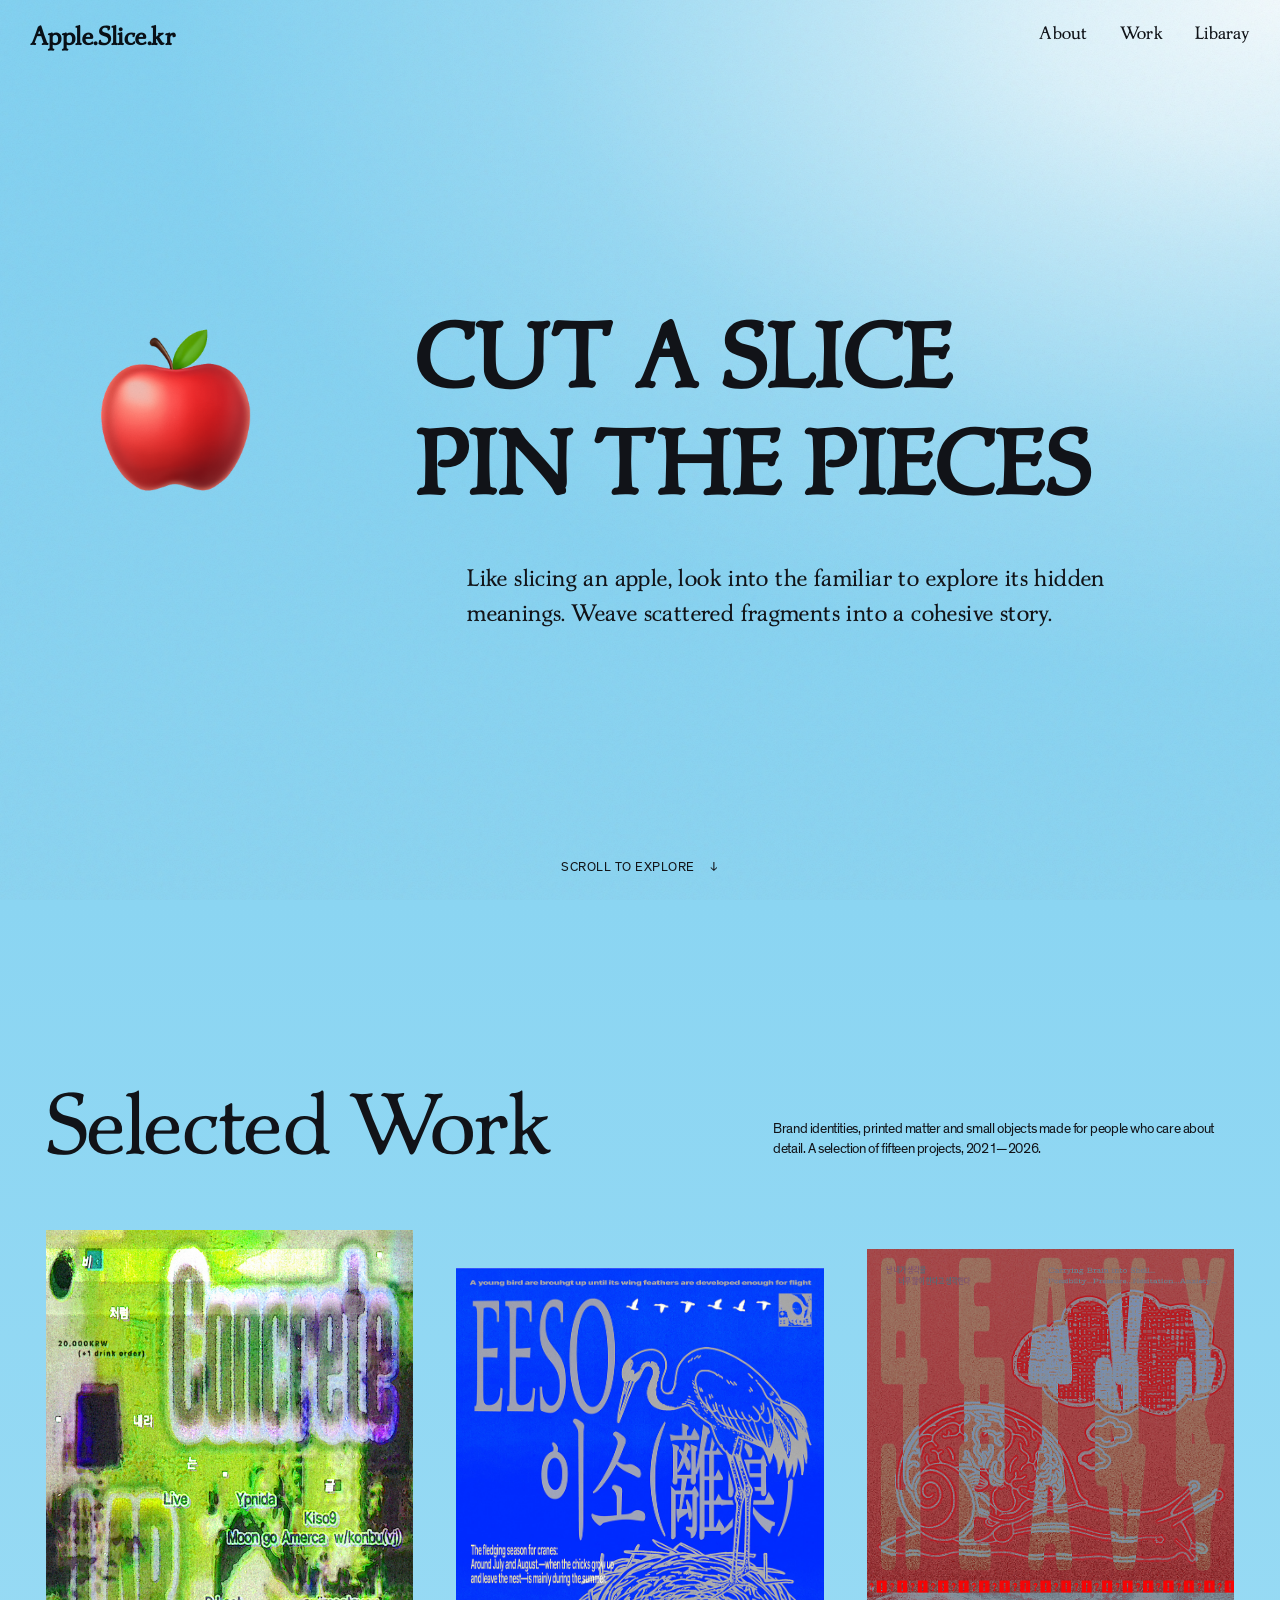
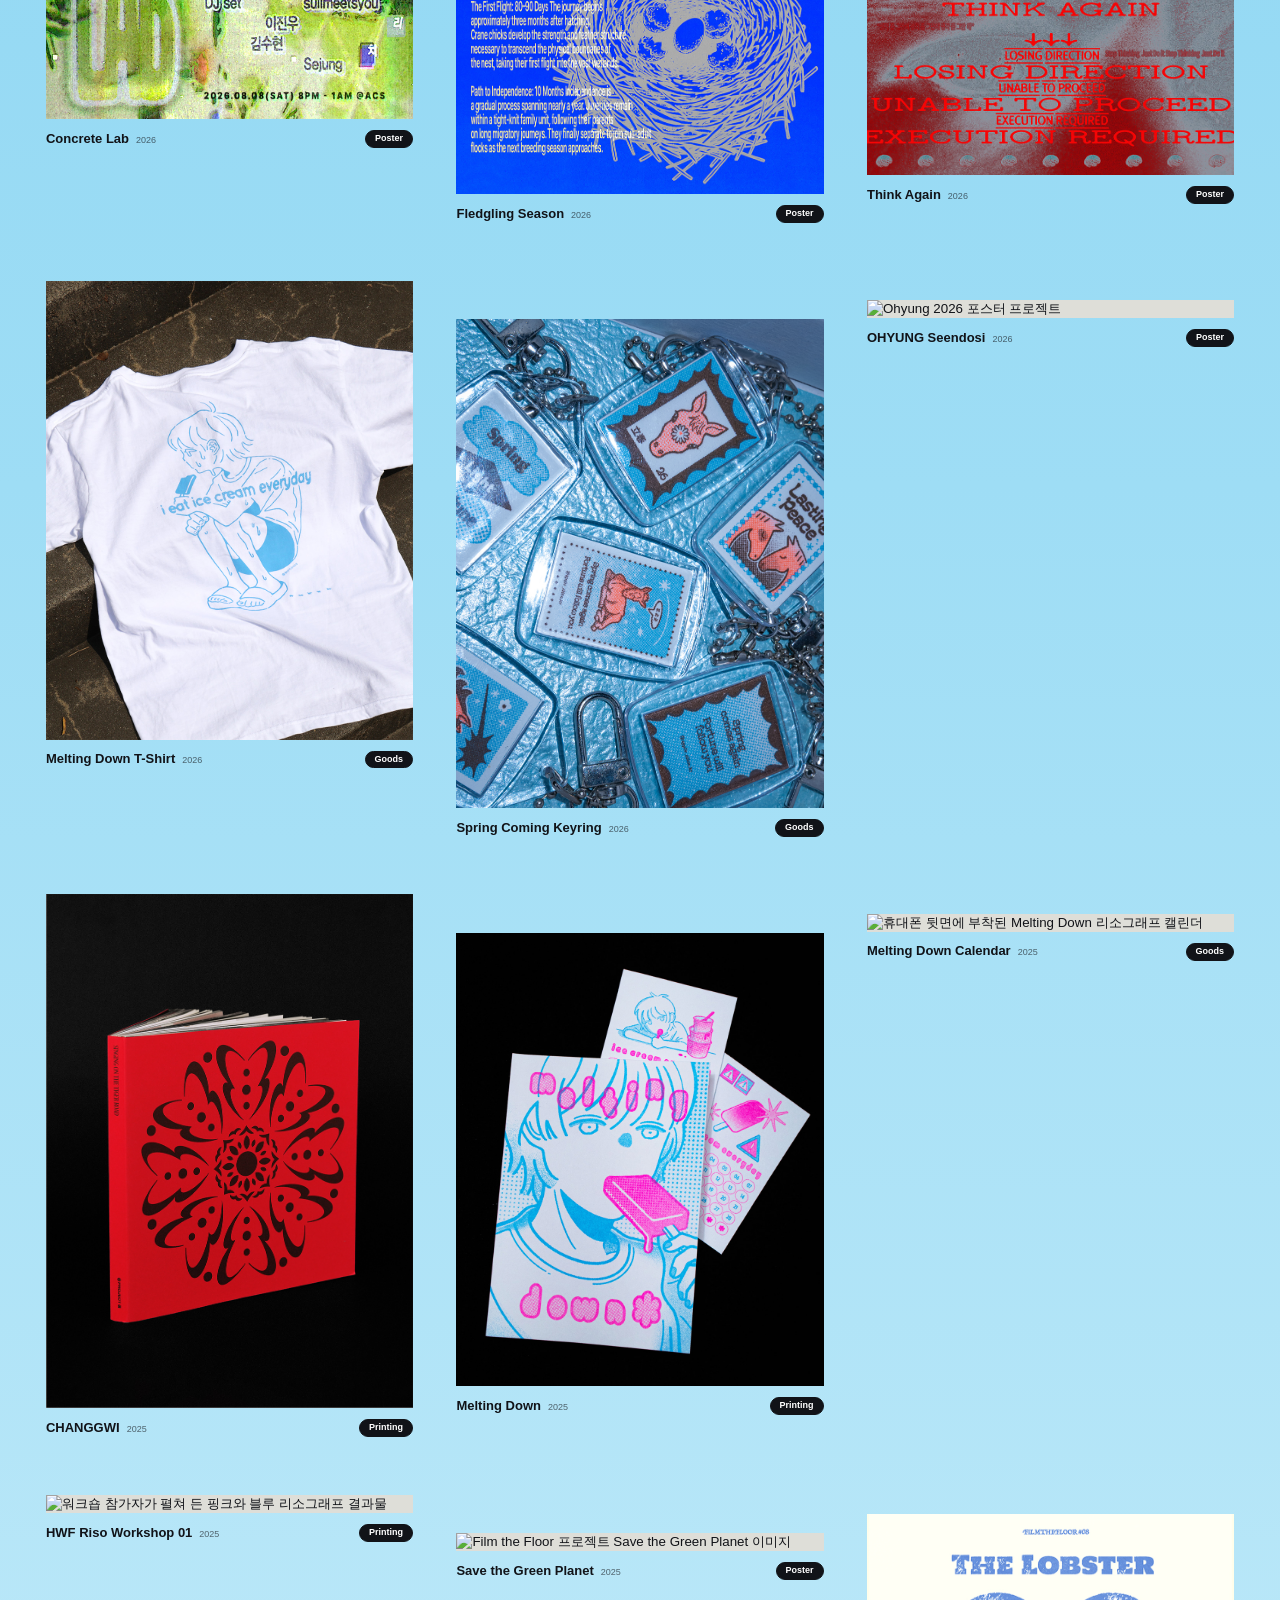
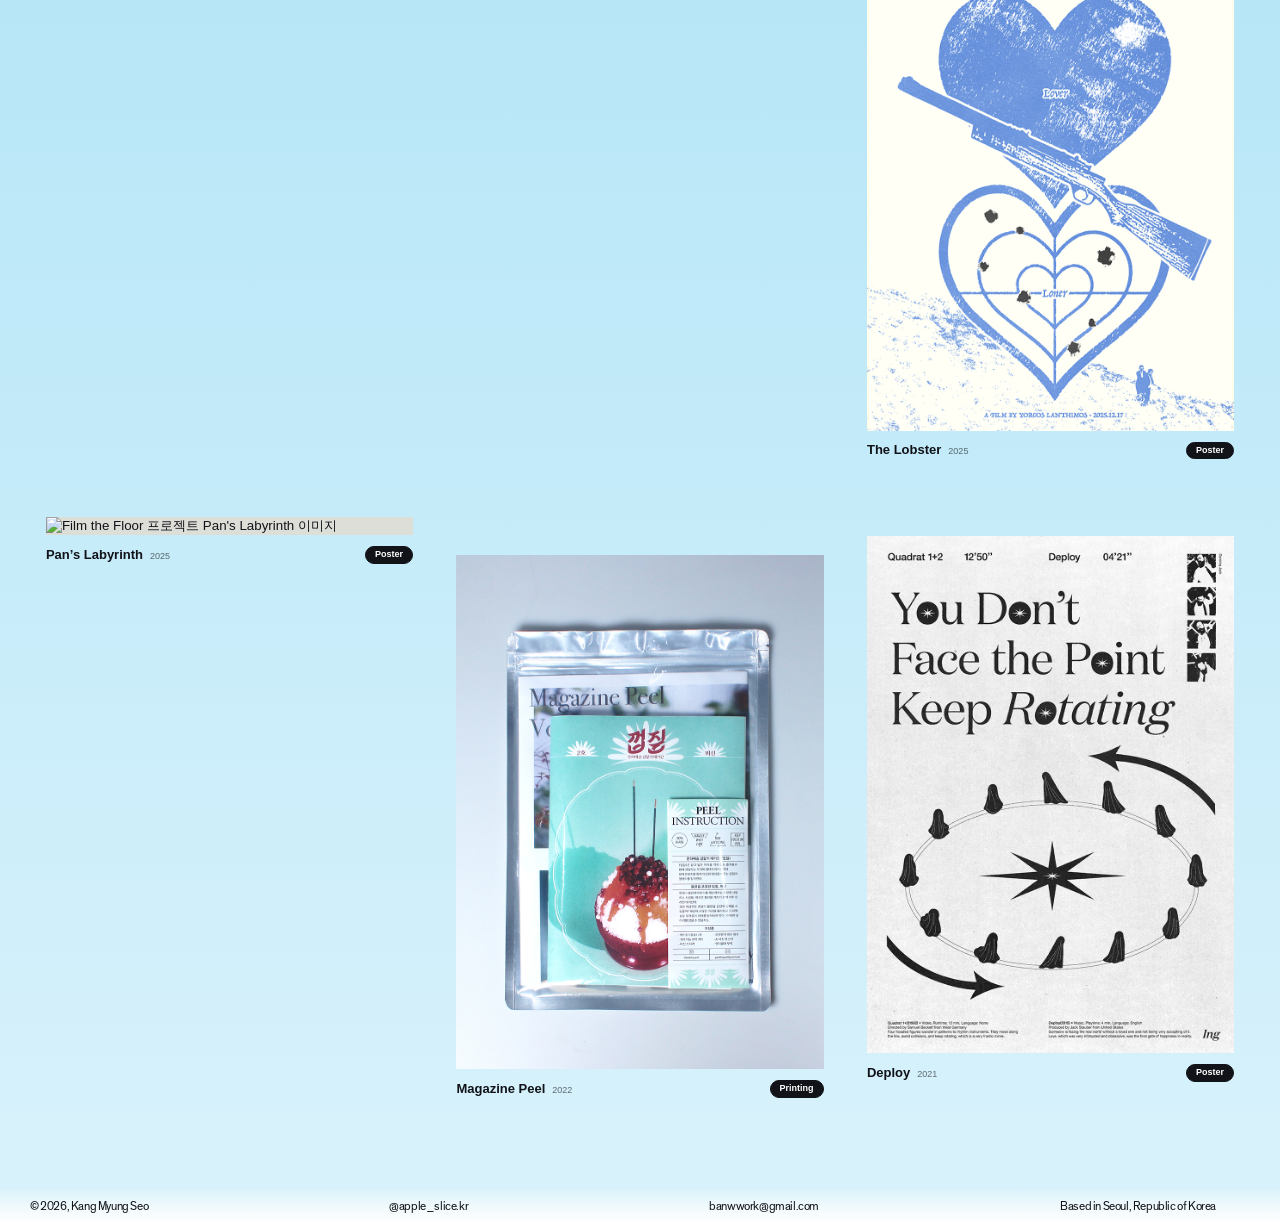
==== index.html @ cb833679 "여백 수정" ====
<!doctype html>
<html lang="ko">
  <head>
    <meta charset="UTF-8" />
    <meta name="viewport" content="width=device-width, initial-scale=1.0" />
    <meta name="description" content="독립 디자이너의 포스터, 북, 굿즈 포트폴리오" />
    <title>Apple Slice — Selected Work</title>
    <link rel="preconnect" href="https://cdn.jsdelivr.net" />
    <link
      rel="stylesheet"
      crossorigin
      href="https://cdn.jsdelivr.net/gh/orioncactus/pretendard/dist/web/static/pretendard.css"
    />
    <link rel="stylesheet" href="./styles.css?v=32" />
  </head>
  <body class="home-page">
    <header class="site-header" aria-label="주요 메뉴">
      <a class="mini-mark" href="#top" aria-label="맨 위로">Apple.Slice.kr</a>
      <nav aria-label="주요 페이지">
        <a href="./about.html">About</a>
        <a href="./work.html">Work</a>
        <a href="./libaray.html">Libaray</a>
      </nav>
    </header>

    <div class="scroll-teaser" aria-hidden="true"></div>

    <main>
      <section class="hero panel" id="top" aria-labelledby="hero-title">
        <div class="hero-heading">
          <div class="symbol" aria-hidden="true">
            <img src="./images/profile_apple.png" alt="" />
          </div>
          <h1 id="hero-title">
            <span class="hero-slogan">
              CUT A SLICE<br />PIN THE PIECES
            </span>
            <span class="hero-introduction">
              Like slicing an apple, look into the familiar
              <span class="desktop-continuation">to</span><br class="mobile-break" />
              <span class="mobile-continuation">To</span> explore its hidden meanings.<br class="mobile-break" />
              Weave scattered fragments into a cohesive story.
            </span>
          </h1>
        </div>

        <div class="hero-footer">
          <a href="#work">Scroll to explore <i>↓</i></a>
        </div>
      </section>

      <section class="work panel" id="work" aria-labelledby="work-title">
        <div class="section-top">
          <div>
            <h2 id="work-title">Selected Work</h2>
          </div>
          <p class="intro-box">
            Brand identities, printed matter and small objects made for people
            who care about detail. A selection of fifteen projects, 2021—2026.
          </p>
        </div>

        <nav class="site-category-bar" aria-label="작업 종류별 보기">
          <span class="remote-links">
            <a href="./work.html?category=poster">Poster</a>
            <a href="./work.html?category=printing">Printing</a>
            <a href="./work.html?category=goods">Goods</a>
          </span>
        </nav>

        <div class="project-grid" aria-label="프로젝트 목록" aria-live="polite">
          <button class="project-card card-wide" data-project="12">
            <span class="art"><img src="./images/Poster_concretelabflyer_2026.jpg" alt="Concrete Lab 2026 플라이어 프로젝트" /></span>
            <span class="card-meta"><strong>Concrete Lab</strong></span>
          </button>
          <button class="project-card card-wide" data-project="3">
            <span class="art"><img src="./images/Poster Project 2_idea.jpg" alt="푸른 바탕에 학과 둥지를 그린 이소 포스터" /></span>
            <span class="card-meta"><strong>Fledgling Season</strong></span>
          </button>
          <button class="project-card card-tall" data-project="4">
            <span class="art"><img src="./images/Poster Project 1_ Complex.jpg" alt="생각과 불안을 달팽이 이미지로 표현한 붉은 포스터" /></span>
            <span class="card-meta"><strong>Think Again</strong></span>
          </button>
          <button class="project-card card-square" data-project="14">
            <span class="art"><img src="./images/MTD Tshirt_2_2026.jpg" alt="Melting Down 2026 티셔츠 프로젝트" /></span>
            <span class="card-meta"><strong>Melting Down T-Shirt</strong></span>
          </button>
          <button class="project-card card-square" data-project="11">
            <span class="art"><img src="./images/Spring Coming Keyring_2_2026.JPG" alt="Spring Coming 2026 키링 프로젝트" /></span>
            <span class="card-meta"><strong>Spring Coming Keyring</strong></span>
          </button>
          <button class="project-card card-tall" data-project="10">
            <span class="art"><img src="./images/poster_Ohyung_2026.jpg" alt="Ohyung 2026 포스터 프로젝트" /></span>
            <span class="card-meta"><strong>OHYUNG Seendosi</strong></span>
          </button>
          <button class="project-card card-wide" data-project="16">
            <span class="art"><img src="./images/book_CHANGGWI_2_2025.jpg" alt="CHANGGWI 2025 북 프로젝트" /></span>
            <span class="card-meta"><strong>CHANGGWI</strong></span>
          </button>

          <button class="project-card card-tall" data-project="0">
            <span class="art"><img src="./images/MTD_book_1.jpg" alt="파란색과 분홍색 리소그래프 일러스트가 인쇄된 북 프로젝트" /></span>
            <span class="card-meta"><strong>Melting Down</strong></span>
          </button>
          <button class="project-card card-tall" data-project="2">
            <span class="art"><img src="./images/MTD_MD_2.jpg" alt="휴대폰 뒷면에 부착된 Melting Down 리소그래프 캘린더" /></span>
            <span class="card-meta"><strong>Melting Down Calendar</strong></span>
          </button>
          <button class="project-card card-square" data-project="5">
            <span class="art"><img src="./images/hwf riso workshop_1.jpg" alt="워크숍 참가자가 펼쳐 든 핑크와 블루 리소그래프 결과물" /></span>
            <span class="card-meta"><strong>HWF Riso Workshop 01</strong></span>
          </button>

          <button class="project-card card-tall" data-project="7">
            <span class="art"><img src="./images/flimthefloor_save the green planet.jpg" alt="Film the Floor 프로젝트 Save the Green Planet 이미지" /></span>
            <span class="card-meta"><strong>Save the Green Planet</strong></span>
          </button>
          <button class="project-card card-square" data-project="8">
            <span class="art"><img src="./images/flimthefloor_the lobster.jpg" alt="Film the Floor 프로젝트 The Lobster 이미지" /></span>
            <span class="card-meta"><strong>The Lobster</strong></span>
          </button>
          <button class="project-card card-wide" data-project="6">
            <span class="art"><img src="./images/flimthefloor_pans labyrnth.jpg" alt="Film the Floor 프로젝트 Pan's Labyrinth 이미지" /></span>
            <span class="card-meta"><strong>Pan’s Labyrinth</strong></span>
          </button>

          <button class="project-card card-tall" data-project="17">
            <span class="art"><img src="./images/Magazine Peel_2022.jpg" alt="Magazine Peel 2022 매거진 프로젝트" /></span>
            <span class="card-meta"><strong>Magazine Peel</strong></span>
          </button>

          <button class="project-card card-tall" data-project="15">
            <span class="art"><img src="./images/poster_deploy_2021.jpg" alt="Deploy 2021 포스터 프로젝트" /></span>
            <span class="card-meta"><strong>Deploy</strong></span>
          </button>

        </div>
      </section>

    </main>

    <footer class="about-contact home-contact" aria-label="연락처 정보">
      <div class="contact-brand"><strong>© 2026, Kang Myung Seo</strong></div>
      <a href="https://www.instagram.com/apple_slice.kr/" target="_blank" rel="noopener noreferrer">
        <strong>@apple_slice.kr</strong>
      </a>
      <a href="mailto:banwwork@gmail.com"><strong>banwwork@gmail.com</strong></a>
      <div><strong>Based in Seoul, Republic of Korea</strong></div>
    </footer>

    <div class="scrim" data-close-panel></div>
    <aside class="project-panel" aria-hidden="true" aria-label="프로젝트 상세">
      <button class="panel-close" data-close-panel aria-label="상세 창 닫기">Close <span>×</span></button>
      <div class="panel-copy">
        <p class="panel-category">Poster · 2026</p>
        <h3>After Hours</h3>
        <dl>
          <div><dt>Client</dt><dd class="panel-client">Night School</dd></div>
          <div><dt>Role</dt><dd>Art Direction, Design</dd></div>
          <div><dt>Year</dt><dd class="panel-year">2026</dd></div>
        </dl>
        <p class="panel-description"></p>
        <div class="panel-gallery">
          <img class="panel-image" src="./images/MTD_book_1.jpg" alt="" />
        </div>
      </div>
    </aside>

    <script src="./script.js"></script>
  </body>
</html>
---- styles.css ----
@font-face {
  font-family: "Theinhardt";
  src: url("./font/Theinhardt-Regular.otf") format("opentype");
  font-style: normal;
  font-weight: 400;
  font-display: swap;
}

@font-face {
  font-family: "Theinhardt";
  src: url("./font/Theinhardt-Bold.otf") format("opentype");
  font-style: normal;
  font-weight: 700;
  font-display: swap;
}

@font-face {
  font-family: "P22 Mercian";
  src: url("./font/P22 Mercian W00 Regular.otf") format("opentype");
  font-style: normal;
  font-weight: 400;
  font-display: swap;
}

:root {
  --ink: #111318;
  --paper: #f3f1e8;
  --line: rgba(17, 19, 24, 0.24);
  --blue: #b7ddff;
}

* { box-sizing: border-box; }
em, i { font-style: normal; }
html,
body { scroll-behavior: auto; }
body {
  margin: 0;
  color: var(--ink);
  background: var(--paper);
  font-family: "Theinhardt", "Helvetica Neue", Helvetica, Arial, sans-serif;
  letter-spacing: -0.025em;
}
body::before {
  content: "";
  position: fixed;
  inset: 0;
  z-index: 100;
  pointer-events: none;
  opacity: .16;
  mix-blend-mode: multiply;
  background-image: url("data:image/svg+xml,%3Csvg viewBox='0 0 220 220' xmlns='http://www.w3.org/2000/svg'%3E%3Cfilter id='paper'%3E%3CfeTurbulence type='fractalNoise' baseFrequency='.72' numOctaves='4' seed='12' stitchTiles='stitch'/%3E%3CfeColorMatrix type='saturate' values='0'/%3E%3C/filter%3E%3Crect width='100%25' height='100%25' filter='url(%23paper)' opacity='.42'/%3E%3C/svg%3E");
  background-size: 220px 220px;
}
body.panel-open { overflow: hidden; }
button, a { color: inherit; }
a { text-decoration: none; }

main {
  background: linear-gradient(
    180deg,
    #82d2f2 0%,
    #92daf5 30%,
    #bce7f8 57%,
    #e2f5fc 78%,
    #edf9fd 100%
  );
}

.site-header {
  position: fixed;
  inset: 0 0 auto;
  z-index: 20;
  display: flex;
  justify-content: space-between;
  align-items: flex-start;
  padding: 24px 30px;
  mix-blend-mode: multiply;
  pointer-events: none;
}
.site-header a { pointer-events: auto; }
.mini-mark {
  font: 700 25px/1 "P22 Mercian", "Times New Roman", serif;
  font-style: normal;
  letter-spacing: 0.01725em;
  text-decoration: none;
}
.site-header nav {
  display: flex;
  align-items: center;
  gap: clamp(22px, 2.5vw, 42px);
}
.site-header nav a {
  font-family: "P22 Mercian", "Times New Roman", serif;
  font-size: clamp(16px, 1.35vw, 22px);
  line-height: 1.12;
  font-weight: 400;
  font-style: normal;
  letter-spacing: .01725em;
  position: relative;
}
.site-header nav a::after {
  content: "";
  position: absolute;
  left: 0; right: 0; bottom: 0;
  height: 1px;
  background: currentColor;
  transform: scaleX(0);
  transform-origin: right;
  transition: transform .25s ease;
}
.site-header nav a:hover::after,
.site-header nav a[aria-current="page"]::after { transform: scaleX(1); transform-origin: left; }

.panel { min-height: 100svh; position: relative; overflow: hidden; }
.hero {
  display: flex;
  flex-direction: column;
  justify-content: center;
  padding: 110px 7vw 73.71px;
  background: transparent;
}
.home-page .hero {
  background: linear-gradient(
    180deg,
    #82d2f2 0%,
    #86d3f2 48%,
    #8bd5f2 100%
  );
}
.hero::before {
  content: "";
  position: absolute;
  inset: 0;
  pointer-events: none;
  background: radial-gradient(
    ellipse 105% 90% at 100% 0%,
    rgba(255, 255, 255, .9) 0%,
    rgba(255, 255, 255, .72) 18%,
    rgba(255, 255, 255, .5) 31%,
    rgba(255, 255, 255, .16) 56%,
    rgba(255, 255, 255, 0) 84%
  );
}
.hero::after {
  content: "";
  position: absolute;
  inset: 0;
  opacity: .22;
  pointer-events: none;
  background-image: url("data:image/svg+xml,%3Csvg viewBox='0 0 160 160' xmlns='http://www.w3.org/2000/svg'%3E%3Cfilter id='n'%3E%3CfeTurbulence type='fractalNoise' baseFrequency='.95' numOctaves='2' stitchTiles='stitch'/%3E%3C/filter%3E%3Crect width='100%25' height='100%25' filter='url(%23n)' opacity='.19'/%3E%3C/svg%3E");
}
.hero-heading {
  display: flex;
  align-items: flex-start;
  gap: clamp(70px, 12.5vw, 215px);
  position: relative;
  z-index: 2;
}
.symbol {
  flex: 0 0 clamp(100px, 13vw, 210px);
  aspect-ratio: 1;
  overflow: hidden;
  margin-top: calc(clamp(65.19px, 8.4132vw, 130.38px) - clamp(50px, 6.5vw, 105px));
  animation: apple-float 4s ease-in-out infinite;
}
.symbol img {
  display: block;
  width: 230%;
  max-width: none;
  transform: translate(-28%, -27%);
}
@keyframes apple-float { 50% { transform: translateY(-8px) rotate(3deg); } }
.hero h1 {
  margin: 0;
  max-width: 1120px;
  letter-spacing: -.055em;
}
.hero h1 span { display: block; }
.hero-slogan {
  font-family: "P22 Mercian", "Times New Roman", serif;
  font-size: clamp(53px, 6.84vw, 106px);
  line-height: 1.23;
  font-weight: 700;
  font-style: normal;
  letter-spacing: .01725em;
}
.hero h1 .hero-introduction {
  margin-top: clamp(24px, 3.2vw, 52px);
  padding-left: clamp(0px, 4vw, 64px);
  font-weight: 400;
  font-family: "P22 Mercian", "Times New Roman", serif;
  font-style: normal;
  font-size: clamp(18px, 1.8vw, 29px);
  line-height: 1.54;
  letter-spacing: .01725em;
  max-width: 850px;
}
.hero h1 .desktop-continuation { display: inline; }
.hero h1 .mobile-break,
.hero h1 .mobile-continuation { display: none; }
.hero-footer {
  position: absolute;
  z-index: 2;
  left: 30px; right: 30px; bottom: 24px;
  display: flex;
  justify-content: center;
  font-size: 13px;
  text-transform: uppercase;
  letter-spacing: .04em;
}
.hero-footer i { font-style: normal; display: inline-block; margin-left: 12px; animation: bob 1.6s ease-in-out infinite; }
@keyframes bob { 50% { transform: translateY(5px); } }
.scroll-teaser {
  position: fixed;
  z-index: 15;
  right: 0;
  bottom: 0;
  left: 0;
  height: clamp(99px, 15.4vh, 165px);
  pointer-events: none;
  opacity: 0;
  visibility: hidden;
  background: linear-gradient(
    180deg,
    rgba(255,255,255,0) 0%,
    rgba(255,255,255,.05) 22%,
    rgba(255,255,255,.16) 44%,
    rgba(255,255,255,.34) 66%,
    rgba(255,255,255,.58) 84%,
    rgba(255,255,255,.74) 100%
  );
  -webkit-backdrop-filter: blur(4px);
  backdrop-filter: blur(4px);
  -webkit-mask-image: linear-gradient(
    to bottom,
    transparent 0%,
    rgba(0,0,0,.08) 18%,
    rgba(0,0,0,.28) 38%,
    rgba(0,0,0,.58) 60%,
    rgba(0,0,0,.86) 82%,
    #000 100%
  );
  mask-image: linear-gradient(
    to bottom,
    transparent 0%,
    rgba(0,0,0,.08) 18%,
    rgba(0,0,0,.28) 38%,
    rgba(0,0,0,.58) 60%,
    rgba(0,0,0,.86) 82%,
    #000 100%
  );
  transition: opacity .38s ease, visibility .38s;
}
.scroll-teaser.is-visible { opacity: .78; visibility: visible; }
.panel-open .scroll-teaser { opacity: 0; visibility: hidden; }
.site-category-bar {
  position: absolute;
  z-index: 30;
  left: 50%;
  bottom: 28px;
  width: min(340px, calc(100vw - 36px));
  padding: 7px;
  border: 1px solid rgba(17, 19, 24, .14);
  border-radius: 13px;
  background: rgba(255, 255, 255, .94);
  box-shadow: 0 8px 28px rgba(17, 19, 24, .14);
  backdrop-filter: blur(14px);
  opacity: 0;
  visibility: hidden;
  pointer-events: none;
  transform: translate(-50%, 14px);
  transition: opacity .38s ease, transform .38s ease, visibility .38s;
}
.site-category-bar.is-visible {
  opacity: 1;
  visibility: visible;
  pointer-events: auto;
  transform: translate(-50%, 0);
}
.site-category-bar.is-fixed { position: fixed; bottom: 18px; }
.remote-links {
  display: flex;
  align-items: center;
  justify-content: center;
  gap: 5px;
}
.remote-links a {
  flex: 1 1 0;
  padding: 5px 9px 6px;
  border: 1px solid #d4d4d4;
  border-radius: 999px;
  background: #fff;
  color: var(--ink);
  font-size: 9px;
  font-weight: 700;
  line-height: 1.1;
  text-align: center;
  white-space: nowrap;
  transition: color .2s ease, background-color .2s ease, border-color .2s ease;
}
.remote-links a:hover,
.remote-links a:focus-visible { border-color:var(--ink); background:var(--ink); color:#fff; }
.work {
  padding: 193.05px 30px 7vw;
  background: linear-gradient(
    180deg,
    #8bd5f2 0%,
    #9eddf5 34%,
    #b9e7f8 68%,
    #d8f2fb 100%
  );
  overflow: visible;
}
.home-page .work { padding-bottom: clamp(88px, 7vw, 118px); }
.work-page .work {
  min-height: 100svh;
  padding-top: 104px;
}
.work-page .work { padding-bottom: clamp(64px, 5vw, 88px); }
.section-top {
  display: grid;
  grid-template-columns: 1fr minmax(280px, 36vw);
  align-items: end;
  gap: 30px;
  padding-inline: calc(1.333333% - .024vw);
  margin-bottom: 70px;
}
.eyebrow {
  margin: 0 0 12px;
  font-size: 11px;
  text-transform: uppercase;
  letter-spacing: .14em;
}
.work h1,
.work h2 {
  margin: 0;
  font: normal 400 clamp(40px, 6.5vw, 98px)/.8 "P22 Mercian", "Times New Roman", serif;
  letter-spacing: .01725em;
}

#work-title {
  letter-spacing: .005em;
}
.intro-box {
  margin: 0;
  border: none !important;
  outline: none !important;
  box-shadow: none !important;
  padding: 0;
  font-size: 14px;
  line-height: 1.45;
  position: relative;
}
.work-categories {
  display: flex;
  justify-content: center;
  flex-wrap: wrap;
  gap: 7px;
  margin: -22px auto 54px;
}
.work-page .work-categories { margin: 0 auto 54px; }
.project-grid {
  display: grid;
  grid-template-columns: repeat(3, minmax(0, 1fr));
  gap: 4.5vw .9vw;
  align-items: start;
}
.project-card {
  appearance: none;
  width: 92%;
  justify-self: center;
  border: 0;
  background: none;
  padding: 0;
  text-align: left;
  cursor: pointer;
  transition: transform .4s cubic-bezier(.2,.8,.2,1);
}
.project-card:nth-child(3n + 2) { margin-top: 3vw; }
.project-card:nth-child(3n + 3) { margin-top: 1.5vw; }
.project-card.filter-slot-1 { margin-top: 0; }
.project-card.filter-slot-2 { margin-top: 3vw; }
.project-card.filter-slot-3 { margin-top: 1.5vw; }
.art {
  position: relative;
  display: block;
  overflow: hidden;
  border: 0;
  transition: box-shadow .4s;
  background: #deded8;
}
.art img {
  display: block;
  width: 100%;
  height: auto;
}
.project-card:hover .art {
  box-shadow: 0 16px 34px rgba(17,19,24,.14);
}
.project-card:hover { transform: translateY(-8px) rotate(.6deg); }
.project-card[hidden] { display: none; }
.card-tall .art,
.card-wide .art,
.card-square .art { aspect-ratio: auto; }
.card-meta {
  display: flex;
  justify-content: space-between;
  align-items: center;
  gap: 14px;
  margin-top: 11px;
  font-size: 13px;
}
.card-meta strong {
  flex: 1 1 auto;
  min-width: 0;
  padding-top: 0;
  font-weight: 600;
  line-height: 1.25;
}
.card-year {
  display: inline-block;
  margin-left: 7px;
  color: rgba(17, 19, 24, .62);
  font-size: 9px;
  font-weight: 500;
  line-height: inherit;
  vertical-align: 0;
}
.card-tags {
  display: flex;
  flex: 0 0 auto;
  flex-wrap: wrap;
  justify-content: flex-end;
  margin-left: auto;
}
.card-tag,
.category-pill {
  display: inline-flex;
  align-items: center;
  justify-content: center;
  min-height: 0;
  padding: 3px 9px;
  border: 1px solid #d4d4d4;
  border-radius: 999px;
  background: #fff;
  color: var(--ink);
  font-size: 9px;
  font-weight: 700;
  line-height: 1.1;
  letter-spacing: 0;
  white-space: nowrap;
  transition: color .2s ease, background-color .2s ease, border-color .2s ease;
}
.card-tag {
  border-color: var(--ink);
  background: var(--ink);
  color: #fff;
  cursor: pointer;
}
.category-pill {
  padding: 5px 13px 6px;
  font-size: 11px;
}
.card-tag:hover,
.card-tag:focus-visible {
  border-color: #d4d4d4;
  background: #fff;
  color: var(--ink);
}
.category-pill:hover,
.category-pill:focus-visible,
.category-pill[aria-current="page"] {
  border-color: var(--ink);
  background: var(--ink);
  color: #fff;
}
.c-blue { background: #76aee0; }
.c-coral { background: #ef765f; }
.c-mint { background: #9bdfc2; }
.c-yellow { background: #f0d84b; }
.c-lilac { background: #bbb1ef; }
.c-red { background: #d94136; }
.c-green { background: #79a86b; }
.c-pink { background: #f2a9c2; }
.c-sky { background: #b7ddff; }
.art i, .art b { position: absolute; font-style: normal; }
.art-poster i { left: 7%; top: 6%; font: 800 clamp(45px,6vw,100px)/.72 "Theinhardt", "Helvetica Neue", sans-serif; letter-spacing: -.08em; }
.art-poster b { bottom: 4%; right: 6%; font-size: 13px; }
.art-poster::after { content: ""; position:absolute; width:42%; aspect-ratio:1; border-radius:50%; border: 18px solid #f8a83e; right:-10%; bottom:17%; }
.art-book { background: linear-gradient(30deg, #ef765f 0 49.5%, #f2c4d1 50%); }
.art-book i { left: 7%; bottom: 8%; font: 700 clamp(33px,4vw,65px)/.8 "Theinhardt", "Helvetica Neue", sans-serif; }
.art-book b { right: 6%; top: 6%; }
.art-goods::before { content:""; position:absolute; width:45%; height:57%; background:#f5eee0; border-radius:48% 48% 15% 15%; left:28%; top:20%; box-shadow: inset 0 -18px 0 #76aee0; transform:rotate(-8deg); }
.art-goods i { z-index:1; left:35%; top:38%; text-align:center; font:700 26px/1 "Theinhardt", "Helvetica Neue", sans-serif; transform:rotate(-8deg); }
.art-goods b { right:7%; top:6%; font-size:25px; }
.art-type i { font: 700 clamp(110px,17vw,260px)/.8 "Theinhardt", "Helvetica Neue", sans-serif; left:2%; bottom:-5%; }
.art-type b { right:5%; top:7%; text-align:right; font-size:14px; }
.art-record i { width:64%; aspect-ratio:1; border-radius:50%; background: repeating-radial-gradient(circle,#191919 0 2px,#554e73 3px 5px); left:18%; top:16%; }
.art-record i::after { content:""; position:absolute; inset:39%; background:#f0d84b; border-radius:50%; }
.art-record b { right:5%; bottom:5%; font-size:11px; text-align:right; color:white; }
.art-editorial i { left:7%; top:6%; font:700 clamp(38px,5vw,78px)/.82 "Theinhardt", "Helvetica Neue", sans-serif; color:#f2c4d1; }
.art-editorial b { left:8%; bottom:6%; color:#f2c4d1; font-size:11px; }
.art-editorial::after { content:""; position:absolute; width:60%; height:1px; background:#f2c4d1; transform:rotate(-40deg); top:53%; left:34%; }
.art-flower i { inset: 50% auto auto 50%; transform:translate(-50%,-55%); font-size:clamp(140px,18vw,280px); color:#f0d84b; }
.art-flower b { top:6%; left:6%; font-size:13px; }
.art-pack::before, .art-pack::after { content:""; position:absolute; width:48%; height:68%; border:1px solid #111; background:linear-gradient(160deg,rgba(255,255,255,.8),rgba(255,255,255,.1)); bottom:9%; }
.art-pack::before { left:9%; transform:rotate(-6deg); }
.art-pack::after { right:6%; transform:rotate(7deg); }
.art-pack i { z-index:2; left:18%; top:20%; font:700 clamp(46px,6vw,90px)/.72 "Theinhardt", "Helvetica Neue", sans-serif; }
.art-pack b { z-index:2; bottom:11%; right:11%; font-size:10px; }
.art-calendar { background: repeating-linear-gradient(90deg,#b7ddff 0 19%,#dff2ff 20% 21%); }
.art-calendar i { left:6%; top:10%; font:700 clamp(45px,6vw,90px)/.74 "Theinhardt", "Helvetica Neue", sans-serif; }
.art-calendar b { bottom:7%; right:6%; font-size:13px; }

.about {
  min-height: auto;
  padding: 0;
  background: transparent;
  color: var(--ink);
  display: flex;
  flex-direction: column;
}
.about::before {
  content: "";
  position: absolute;
  inset: 0;
  pointer-events: none;
  opacity: .12;
  background-image: url("data:image/svg+xml,%3Csvg viewBox='0 0 180 180' xmlns='http://www.w3.org/2000/svg'%3E%3Cfilter id='n'%3E%3CfeTurbulence type='fractalNoise' baseFrequency='.8' numOctaves='3' stitchTiles='stitch'/%3E%3C/filter%3E%3Crect width='100%25' height='100%25' filter='url(%23n)' opacity='.18'/%3E%3C/svg%3E");
}
.about-upper {
  min-height: 65svh;
  flex: none;
  display: grid;
  grid-template-columns: minmax(0, 55fr) minmax(0, 45fr);
  position: relative;
  z-index: 1;
}
.about-upper > article { padding: 105px 5vw 55px; }
.about-intro {
  display: flex;
  flex-direction: column;
}
.about-intro h1,
.about-intro h2 {
  margin: 0 0 80px;
  font: normal 700 clamp(36px, 4.5vw, 73px)/1.14 "P22 Mercian", "Times New Roman", serif;
  letter-spacing: .01725em;
}
.about-statement {
  margin: 0;
  max-width: 680px;
  font-size: clamp(15px, 1.2vw, 19px);
  line-height: 1.55;
  letter-spacing: -.02em;
}
.history {
  display: flex;
  flex-direction: column;
  justify-content: space-between;
}
.history-heading {
  display: flex;
  justify-content: space-between;
  align-items: baseline;
  gap: 20px;
}
.history h2,
.history h3 {
  margin: 0;
  font: normal 700 clamp(36px, 4.5vw, 73px)/.95 "P22 Mercian", "Times New Roman", serif;
  letter-spacing: .01725em;
}
.about-page .about-upper { min-height: 89svh; }
.history ol {
  list-style: none;
  padding: 0;
  margin: 80px 0 0;
  border-top: 1px solid rgba(17,19,24,.72);
}
.history li {
  display: grid;
  grid-template-columns: minmax(72px, .7fr) 2.3fr;
  gap: 20px;
  padding: 15px 0;
  border-bottom: 1px solid rgba(17,19,24,.28);
  font-size: clamp(13px, 1.05vw, 17px);
}
.history time {
  font-family: "Theinhardt", "Helvetica Neue", sans-serif;
  font-weight: 700;
  font-size: 1.15em;
}
.history li span { line-height: 1.4; }
.about-contact {
  min-height: 11svh;
  display: grid;
  grid-template-columns: repeat(4, max-content);
  justify-content: space-between;
  padding-left: 18px;
  padding-right: max(0px, calc(5vw - 12px));
  border: 0;
  position: relative;
  z-index: 1;
  color: var(--ink);
}
.about-contact > * {
  padding: 13px 12px;
  border: 0;
  display: flex;
  flex-direction: column;
  justify-content: center;
  gap: 0;
}
.about-contact span {
  font-size: 10px;
  text-transform: uppercase;
  letter-spacing: .13em;
}
.about-contact strong {
  font-size: clamp(12px, .9vw, 15px);
  font-weight: 500;
  line-height: 1.35;
  overflow-wrap: anywhere;
}
.about-contact > div:last-child strong { white-space: nowrap; }
.about-contact a strong { text-decoration: none; }
.about-contact a { transition: background .25s ease; }
.about-contact a:hover { background: rgba(91,196,237,.18); }
.home-contact,
.work-contact {
  min-height: 0;
  background: linear-gradient(
    180deg,
    #d8f2fb 0%,
    #e8f7fc 32%,
    #f5fbfd 66%,
    #fff 100%
  );
}
.home-contact > *,
.work-contact > * { padding-top: 10px; padding-bottom: 10px; }

.scrim {
  position:fixed; inset:0; z-index:40; background:rgba(10,15,20,.45);
  opacity:0; visibility:hidden; transition:.4s; backdrop-filter:blur(3px);
}
.project-panel {
  position:fixed; inset:0 0 0 auto; z-index:41;
  width:min(544px,90vw); background:#000; color:#fff;
  transform:translateX(100%); transition:transform .5s cubic-bezier(.76,0,.24,1);
  overflow-y:auto;
}
.panel-open .scrim { opacity:1; visibility:visible; }
.panel-open .project-panel { transform:translateX(0); }
.panel-close { position:absolute; z-index:2; top:18px; right:20px; border:0; background:#000; color:#fff; padding:8px 12px; border-radius:50px; cursor:pointer; font:500 13px "Theinhardt", "Helvetica Neue", sans-serif; }
.panel-close span { font-size:19px; margin-left:5px; vertical-align:-1px; }
.panel-copy {
  min-height:100%;
  padding:72px 40px 60px;
  background:#000;
  color:#fff;
  font-family:"P22 Mercian", "Times New Roman", serif;
  font-style:normal;
  letter-spacing:.01725em;
}
.panel-copy h3 {
  margin:4px 0 18px;
  white-space:nowrap;
  font:700 clamp(34px,4.5vw,62px)/.95 "P22 Mercian", "Times New Roman", serif;
  letter-spacing:.01725em;
}
.panel-copy h3.is-long-title { font-size:clamp(26px,4vw,42px); }
.panel-category {
  font-family:"Theinhardt", "Helvetica Neue", sans-serif;
  text-transform:uppercase;
  letter-spacing:.1em;
  font-size:11px;
}
.panel-description {
  max-width:500px;
  margin:36px 0 0;
  font-family:"Theinhardt", "Helvetica Neue", sans-serif;
  line-height:1.55;
  font-size:clamp(15px, 1.2vw, 19px);
}
.panel-copy dl {
  margin:40px 0 0;
  border-top:1px solid rgba(255,255,255,.8);
  font-family:"Theinhardt", "Helvetica Neue", sans-serif;
}
.panel-copy dl div { display:grid; grid-template-columns:1fr 2fr; padding:10px 0; border-bottom:1px solid rgba(255,255,255,.28); font-size:12px; }
.panel-copy dt { text-transform:uppercase; }
.panel-copy dd { margin:0; }
.panel-gallery { margin-top:40px; }
.panel-image { width:100%; height:auto; display:block; }

@media (max-width: 720px) {
  .site-header { align-items:baseline; padding:18px; }
  .site-header nav { align-items:baseline; gap:16px; }
  .site-header nav a { font-size:14.4px; line-height:1; }
  .mini-mark { font-size:20.25px; letter-spacing:.01725em; }
  .hero { padding:100px 18px 59.67px; justify-content:center; }
  .hero-heading { flex-direction:column; align-items:flex-start; gap:24px; margin-left:3.6px; }
  .symbol { flex-basis:auto; width:90px; margin-top:0; }
  .hero-slogan {
    font-size:clamp(36px,10.4vw,54px);
    white-space:nowrap;
  }
  .hero h1 .hero-introduction {
    margin-top:24px;
    padding-left:0;
    font-size:clamp(13.685px,4.025vw,18.515px);
    line-height:1.45;
  }
  .hero h1 .desktop-continuation { display:none; }
  .hero h1 .mobile-break,
  .hero h1 .mobile-continuation { display:inline; }
  .hero-footer { left:18px; right:18px; }
  .scroll-teaser,
  .site-category-bar { display:none !important; }
  .category-pill { padding:4px 10px 5px; font-size:10px; }
  .work { padding:175.5px 18px 70px; }
  .home-page .work { padding-bottom:82px; }
  .work-page .work { padding-top:86px; }
  .work-page .work { padding-bottom:62px; }
  .section-top { grid-template-columns:1fr; padding-inline:4.2%; margin-bottom:45px; }
  .work h1,
  .work h2 { font-size:14vw; }
  #work-title {
    font-size:clamp(36px,10.5vw,48px);
    white-space:nowrap;
  }
  .work-categories { gap:5px; margin:-10px auto 42px; }
  .work-page .work-categories { margin:0 auto 42px; }
  .project-grid { grid-template-columns:1fr; gap:45px; }
  .project-card { width:91.6%; }
  .project-card:nth-child(n) { margin-top:0; }
  .card-meta { gap:7px; font-size:12px; }
  .card-meta strong { padding-top:0; }
  .card-year { margin-left:5px; font-size:8px; }
  .card-tag { padding:3px 8px; font-size:8.5px; }
  .about-upper { grid-template-columns:1fr; }
  .about-upper > article { padding:90px 18px 50px; }
  .about-intro { min-height:65svh; }
  .about-intro h1,
  .about-intro h2 { font-size:9.56vw; margin:0 0 70px; }
  .history h2,
  .history h3 { font-size:7.35vw; }
  .about-statement br { display:none; }
  .history { min-height:80svh; }
  .history ol { margin-top:70px; }
  .about-contact {
    grid-template-columns:repeat(3,max-content);
    grid-template-rows:1fr;
    align-items:end;
    justify-content:space-between;
    column-gap:6px;
    padding-left:18px;
    padding-right:18px;
    padding-top:0;
    padding-bottom:42px;
  }
  .about-contact > * { min-height:0; padding:8px 0; border:0; }
  .about-contact > div:last-child { display:none; }
  .about-contact strong,
  .about-contact > div:last-child strong {
    font-size:clamp(8px,2.3vw,10px);
    line-height:1.2;
    white-space:nowrap;
  }
  .panel-copy { padding:72px 22px 50px; }
}

@media (prefers-reduced-motion: reduce) {
  html { scroll-behavior:auto; }
  *, *::before, *::after { animation-duration:.01ms !important; animation-iteration-count:1 !important; transition-duration:.01ms !important; }
}

/* Libaray */
.libaray-page {
  height: 100%;
  overflow: hidden;
  background: #000;
}
.libaray-page::before { opacity: .07; }
.libaray-page .site-header { color: #fff; mix-blend-mode: normal; }
.library-stage {
  position: fixed;
  inset: 0;
  min-height: 100svh;
  overflow: hidden;
  background: #000;
}
.library-frame {
  position: absolute;
  inset: 0;
  display: block;
  width: 100%;
  height: 100%;
  border: 0;
  background: #000;
}
.library-stage canvas {
  position: absolute;
  inset: 0;
  display: block;
  width: 100%;
  height: 100%;
  cursor: grab;
  touch-action: none;
}
.library-stage canvas:active { cursor: grabbing; }
.library-hint {
  position: fixed;
  z-index: 9;
  left: 30px;
  bottom: 24px;
  margin: 0;
  color: rgba(255,255,255,.84);
  font-size: 11px;
  font-weight: 600;
  letter-spacing: .05em;
  text-transform: uppercase;
}
.book-panel {
  position: fixed;
  z-index: 35;
  right: 30px;
  bottom: 24px;
  width: min(292px, calc(100vw - 60px));
  padding: 20px;
  background: #000;
  color: #fff;
  opacity: 0;
  visibility: hidden;
  pointer-events: none;
  transform: translateY(16px);
  transition: opacity .25s ease, transform .25s ease, visibility 0s linear .25s;
}
.book-panel.is-visible {
  opacity: 1;
  visibility: visible;
  pointer-events: auto;
  transform: translateY(0);
  transition-delay: 0s;
}
.book-number,
.book-author {
  margin: 0;
  font-size: 10px;
  font-weight: 700;
  line-height: 1.32;
  letter-spacing: .1em;
  text-transform: uppercase;
}
.book-panel h1 {
  margin: 11px 0 6px;
  font-size: clamp(16px, 1.73vw, 24px);
  line-height: 1.13;
  letter-spacing: -.04em;
}
.book-details {
  display: grid;
  grid-template-columns: 1fr 1fr;
  gap: 16px;
  margin: 19px 0 0;
  padding-top: 16px;
  border-top: 1px solid rgba(255,255,255,.3);
}
.book-details div { min-width: 0; }
.book-details dt {
  margin-bottom: 5px;
  font-size: 8px;
  font-weight: 700;
  line-height: 1.32;
  letter-spacing: .1em;
  text-transform: uppercase;
}
.book-details dd {
  margin: 0;
  font-size: 12px;
  font-weight: 700;
  line-height: 1.32;
}

@media (max-width: 720px) {
  .library-hint { display: none; }
  .book-panel {
    right: 18px;
    bottom: 18px;
    width: min(292px, calc(100vw - 36px));
    padding: 16px;
  }
}
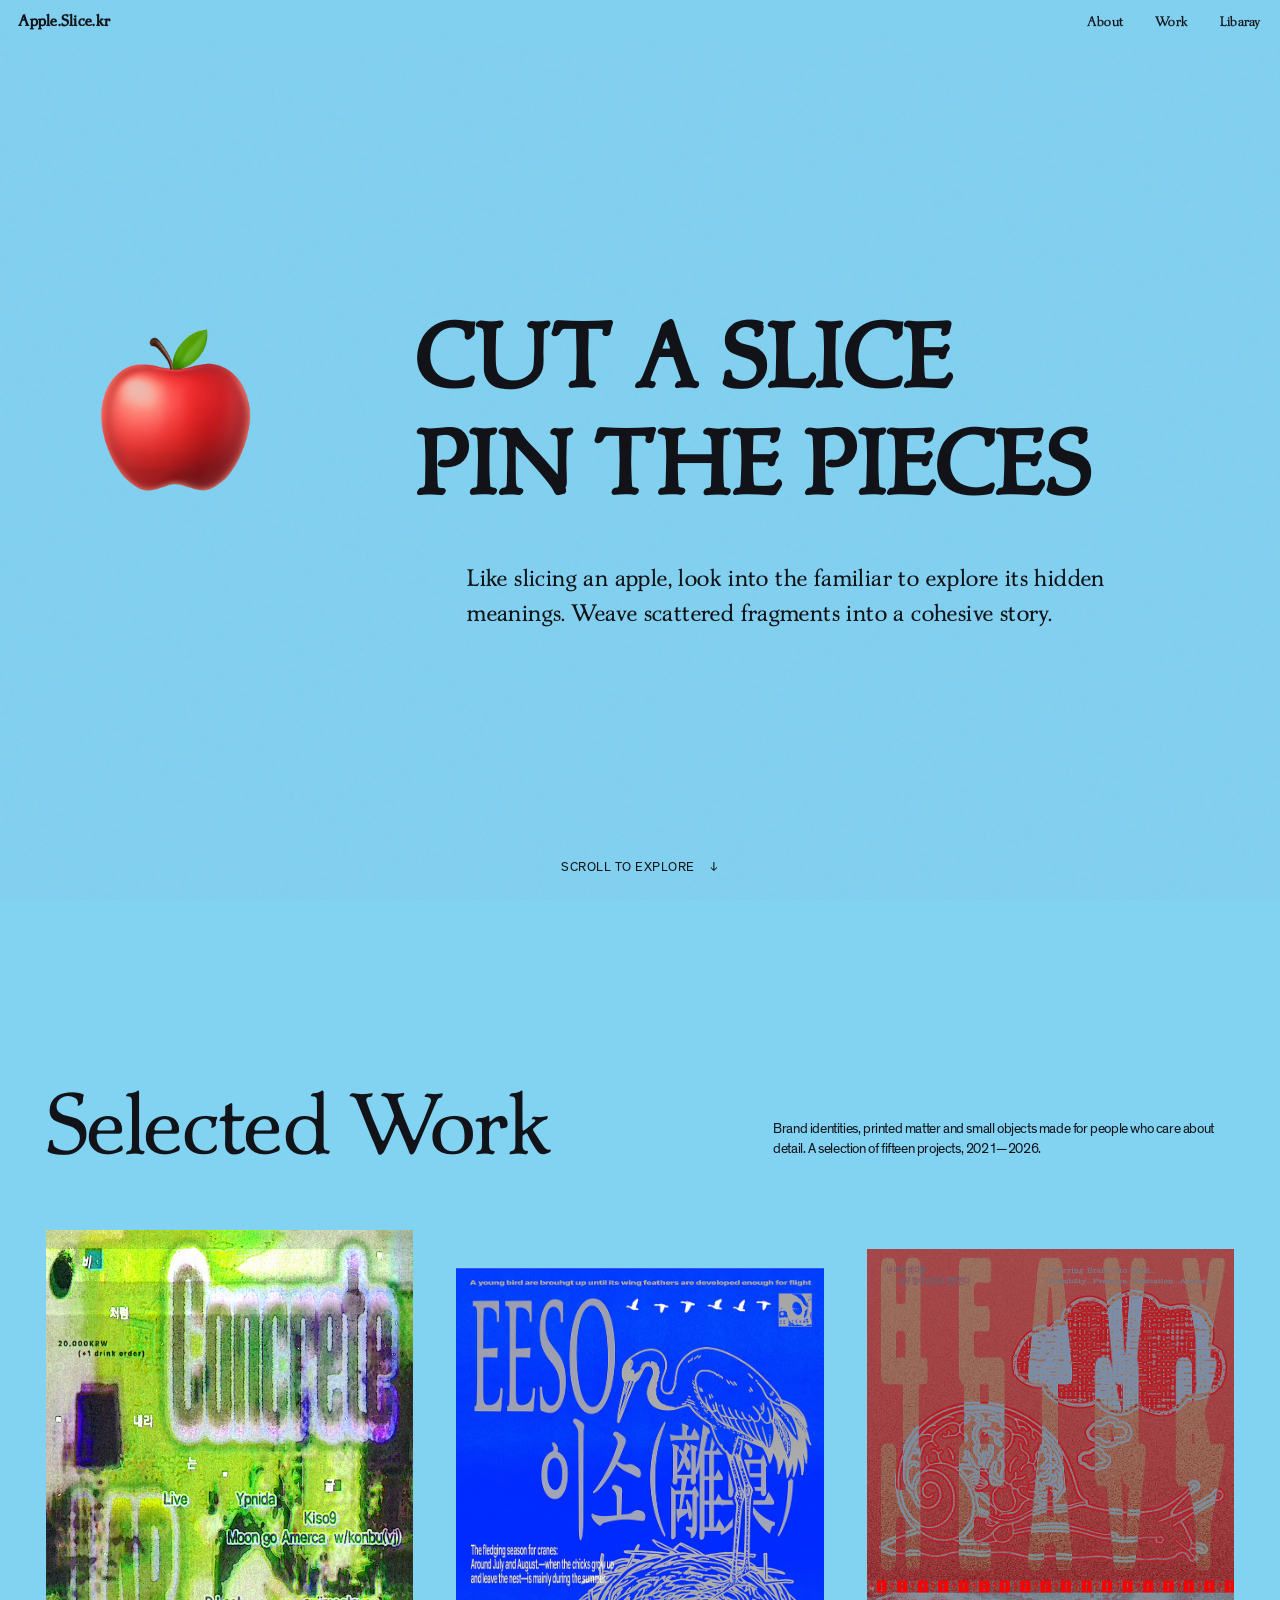
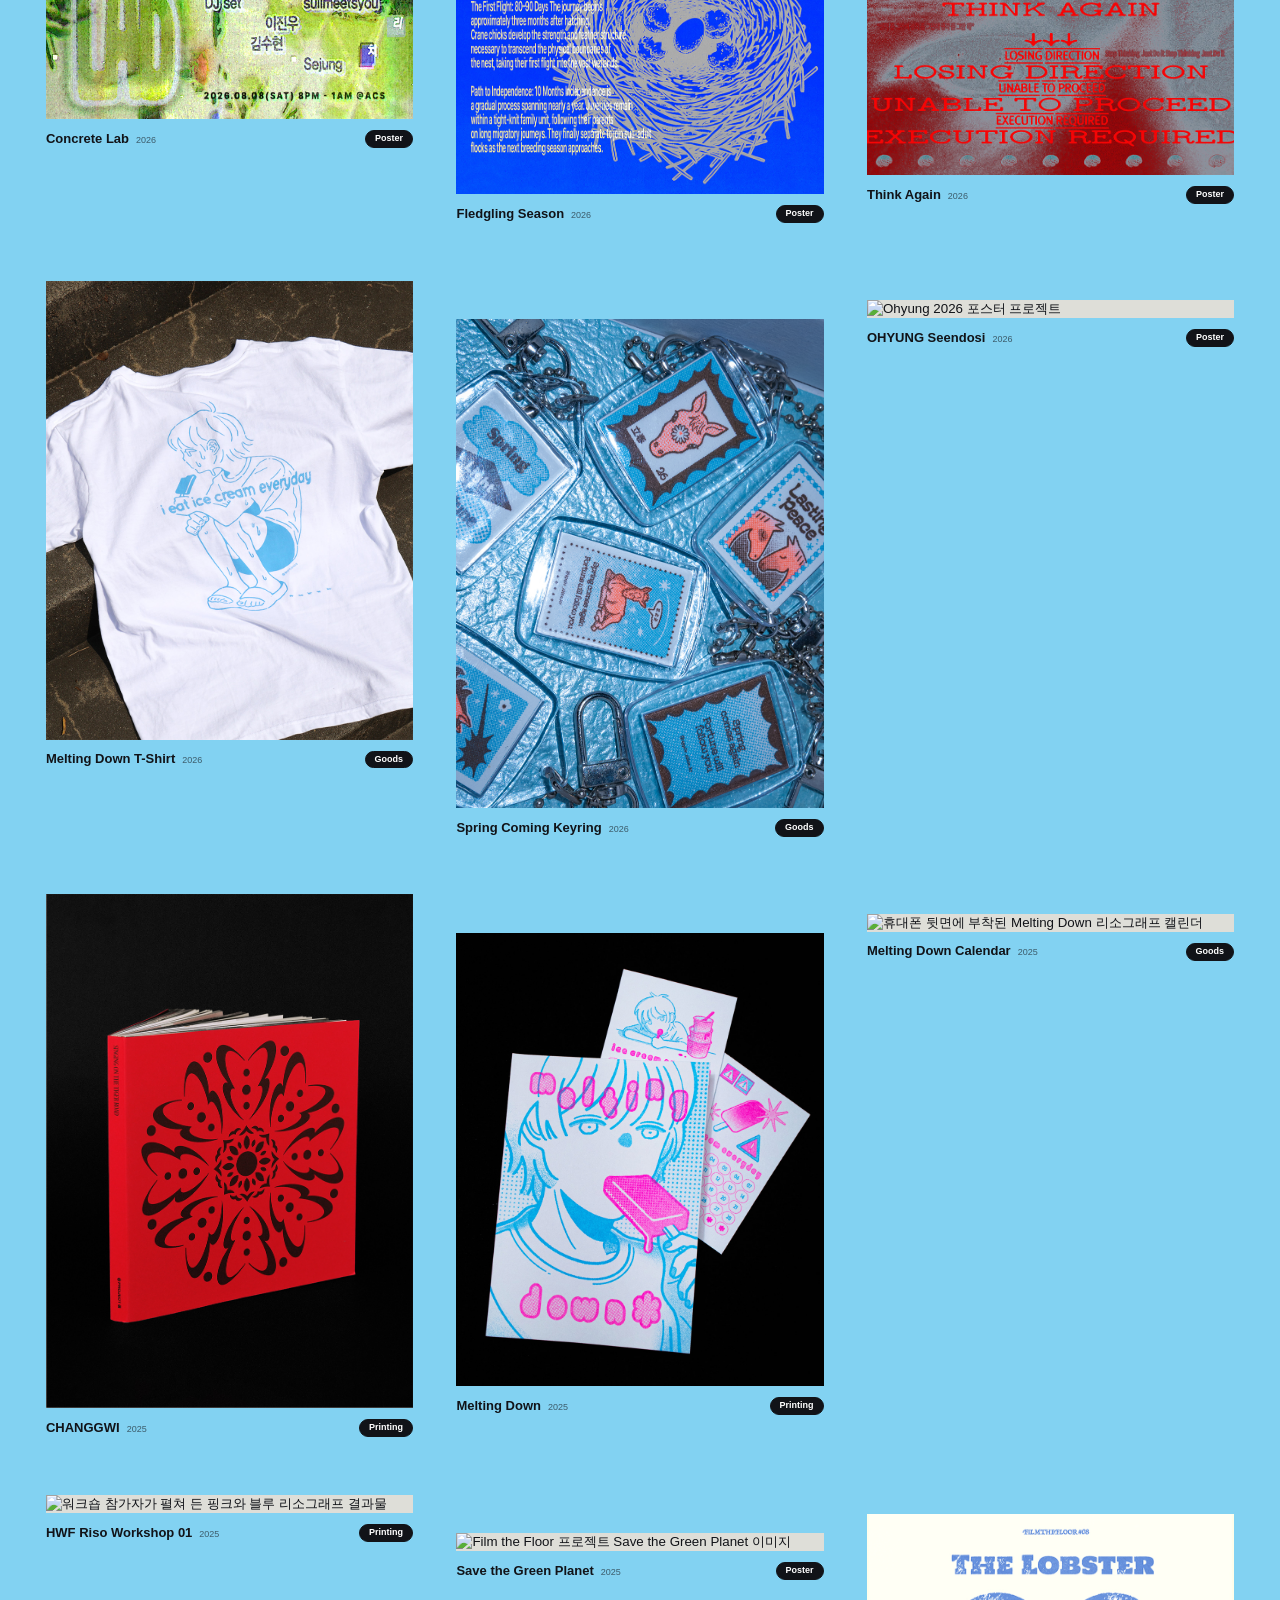
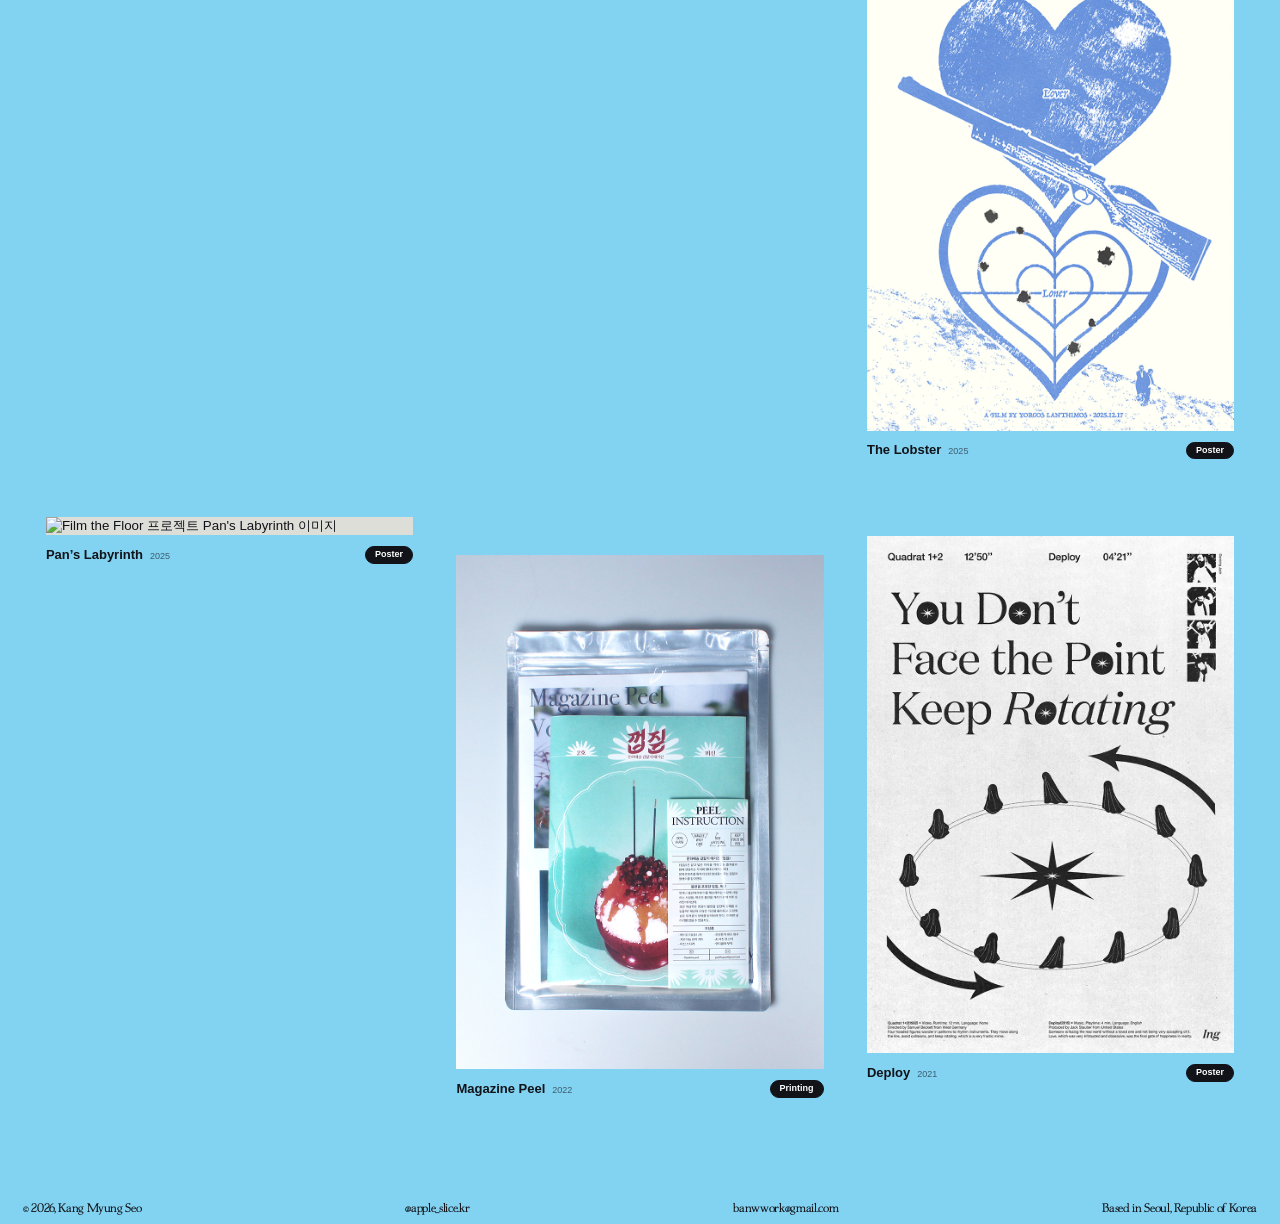
==== commit 82360039: "세부사항 수정(26.08.15)" ====
--- a/index.html
+++ b/index.html
@@ -11,7 +11,7 @@
       crossorigin
       href="https://cdn.jsdelivr.net/gh/orioncactus/pretendard/dist/web/static/pretendard.css"
     />
-    <link rel="stylesheet" href="./styles.css?v=32" />
+    <link rel="stylesheet" href="./styles.css?v=50" />
   </head>
   <body class="home-page">
     <header class="site-header" aria-label="주요 메뉴">
--- a/styles.css
+++ b/styles.css
@@ -54,32 +54,39 @@
 body.panel-open { overflow: hidden; }
 button, a { color: inherit; }
 a { text-decoration: none; }
+.home-page,
+.about-page,
+.work-page,
+.libaray-page {
+  --site-edge: 22.95px;
+  --header-edge: 18.36px;
+}
 
 main {
-  background: linear-gradient(
-    180deg,
-    #82d2f2 0%,
-    #92daf5 30%,
-    #bce7f8 57%,
-    #e2f5fc 78%,
-    #edf9fd 100%
-  );
+  background: #82d2f2;
 }
 
 .site-header {
   position: fixed;
   inset: 0 0 auto;
-  z-index: 20;
+  z-index: 30;
   display: flex;
   justify-content: space-between;
-  align-items: flex-start;
-  padding: 24px 30px;
-  mix-blend-mode: multiply;
+  align-items: center;
+  padding: 13.8px 24px 12px;
+  background: #82d2f2;
   pointer-events: none;
 }
-.site-header a { pointer-events: auto; }
+.site-header a {
+  pointer-events: auto;
+  -webkit-text-stroke: .1px currentColor;
+}
+.home-page .site-header,
+.about-page .site-header,
+.work-page .site-header,
+.libaray-page .site-header { padding-inline: var(--header-edge); }
 .mini-mark {
-  font: 700 25px/1 "P22 Mercian", "Times New Roman", serif;
+  font: 700 clamp(15.2px, 1.14vw, 19px)/1 "P22 Mercian", "Times New Roman", serif;
   font-style: normal;
   letter-spacing: 0.01725em;
   text-decoration: none;
@@ -91,12 +98,13 @@
 }
 .site-header nav a {
   font-family: "P22 Mercian", "Times New Roman", serif;
-  font-size: clamp(16px, 1.35vw, 22px);
-  line-height: 1.12;
+  font-size: clamp(13.2px, .99vw, 16.5px);
+  line-height: 1;
   font-weight: 400;
   font-style: normal;
   letter-spacing: .01725em;
   position: relative;
+  -webkit-text-stroke-width: .2px;
 }
 .site-header nav a::after {
   content: "";
@@ -120,26 +128,7 @@
   background: transparent;
 }
 .home-page .hero {
-  background: linear-gradient(
-    180deg,
-    #82d2f2 0%,
-    #86d3f2 48%,
-    #8bd5f2 100%
-  );
-}
-.hero::before {
-  content: "";
-  position: absolute;
-  inset: 0;
-  pointer-events: none;
-  background: radial-gradient(
-    ellipse 105% 90% at 100% 0%,
-    rgba(255, 255, 255, .9) 0%,
-    rgba(255, 255, 255, .72) 18%,
-    rgba(255, 255, 255, .5) 31%,
-    rgba(255, 255, 255, .16) 56%,
-    rgba(255, 255, 255, 0) 84%
-  );
+  background: #82d2f2;
 }
 .hero::after {
   content: "";
@@ -302,13 +291,7 @@
 .remote-links a:focus-visible { border-color:var(--ink); background:var(--ink); color:#fff; }
 .work {
   padding: 193.05px 30px 7vw;
-  background: linear-gradient(
-    180deg,
-    #8bd5f2 0%,
-    #9eddf5 34%,
-    #b9e7f8 68%,
-    #d8f2fb 100%
-  );
+  background: #82d2f2;
   overflow: visible;
 }
 .home-page .work { padding-bottom: clamp(88px, 7vw, 118px); }
@@ -593,19 +576,22 @@
 }
 .history li span { line-height: 1.4; }
 .about-contact {
-  min-height: 11svh;
+  min-height: 0;
   display: grid;
   grid-template-columns: repeat(4, max-content);
+  align-items: center;
   justify-content: space-between;
-  padding-left: 18px;
-  padding-right: max(0px, calc(5vw - 12px));
+  padding-inline: var(--site-edge);
   border: 0;
   position: relative;
   z-index: 1;
   color: var(--ink);
+  background: #82d2f2;
+  font-family: "P22 Mercian", "Times New Roman", serif;
+  letter-spacing: -0.02125em;
 }
 .about-contact > * {
-  padding: 13px 12px;
+  padding: 12px 0 7.8px;
   border: 0;
   display: flex;
   flex-direction: column;
@@ -627,19 +613,6 @@
 .about-contact a strong { text-decoration: none; }
 .about-contact a { transition: background .25s ease; }
 .about-contact a:hover { background: rgba(91,196,237,.18); }
-.home-contact,
-.work-contact {
-  min-height: 0;
-  background: linear-gradient(
-    180deg,
-    #d8f2fb 0%,
-    #e8f7fc 32%,
-    #f5fbfd 66%,
-    #fff 100%
-  );
-}
-.home-contact > *,
-.work-contact > * { padding-top: 10px; padding-bottom: 10px; }
 
 .scrim {
   position:fixed; inset:0; z-index:40; background:rgba(10,15,20,.45);
@@ -696,12 +669,19 @@
 .panel-image { width:100%; height:auto; display:block; }
 
 @media (max-width: 720px) {
-  .site-header { align-items:baseline; padding:18px; }
-  .site-header nav { align-items:baseline; gap:16px; }
-  .site-header nav a { font-size:14.4px; line-height:1; }
-  .mini-mark { font-size:20.25px; letter-spacing:.01725em; }
+  .home-page,
+  .about-page,
+  .work-page,
+  .libaray-page {
+    --site-edge:15.3px;
+    --header-edge:12.24px;
+  }
+  .site-header { padding:13.8px 14.4px 10px; }
+  .site-header nav { gap:16px; }
+  .site-header nav a { font-size:clamp(8.8px,2.53vw,11px); }
+  .mini-mark { font-size:clamp(10.12px,2.91vw,12.65px); letter-spacing:.01725em; }
   .hero { padding:100px 18px 59.67px; justify-content:center; }
-  .hero-heading { flex-direction:column; align-items:flex-start; gap:24px; margin-left:3.6px; }
+  .hero-heading { flex-direction:column; align-items:flex-start; gap:24px; margin-left:3.6px; transform:translateY(-10%); }
   .symbol { flex-basis:auto; width:90px; margin-top:0; }
   .hero-slogan {
     font-size:clamp(36px,10.4vw,54px);
@@ -733,8 +713,8 @@
   }
   .work-categories { gap:5px; margin:-10px auto 42px; }
   .work-page .work-categories { margin:0 auto 42px; }
-  .project-grid { grid-template-columns:1fr; gap:45px; }
-  .project-card { width:91.6%; }
+  .project-grid { grid-template-columns:1fr; gap:67.5px; }
+  .project-card { width:88%; }
   .project-card:nth-child(n) { margin-top:0; }
   .card-meta { gap:7px; font-size:12px; }
   .card-meta strong { padding-top:0; }
@@ -753,19 +733,19 @@
   .about-contact {
     grid-template-columns:repeat(3,max-content);
     grid-template-rows:1fr;
-    align-items:end;
+    align-items:center;
     justify-content:space-between;
     column-gap:6px;
-    padding-left:18px;
-    padding-right:18px;
-    padding-top:0;
-    padding-bottom:42px;
+    padding-left:var(--site-edge);
+    padding-right:var(--site-edge);
+    padding-top:21px;
+    padding-bottom:21px;
   }
-  .about-contact > * { min-height:0; padding:8px 0; border:0; }
+  .about-contact > * { min-height:0; padding:9.6px 0 4.8px; border:0; }
   .about-contact > div:last-child { display:none; }
   .about-contact strong,
   .about-contact > div:last-child strong {
-    font-size:clamp(8px,2.3vw,10px);
+    font-size:clamp(9.2px,2.645vw,11.5px);
     line-height:1.2;
     white-space:nowrap;
   }
@@ -784,7 +764,8 @@
   background: #000;
 }
 .libaray-page::before { opacity: .07; }
-.libaray-page .site-header { color: #fff; mix-blend-mode: normal; }
+.libaray-page .site-header { color: #fff; background:#000; }
+.libaray-page .site-header a { -webkit-text-stroke: 0; }
 .library-stage {
   position: fixed;
   inset: 0;
